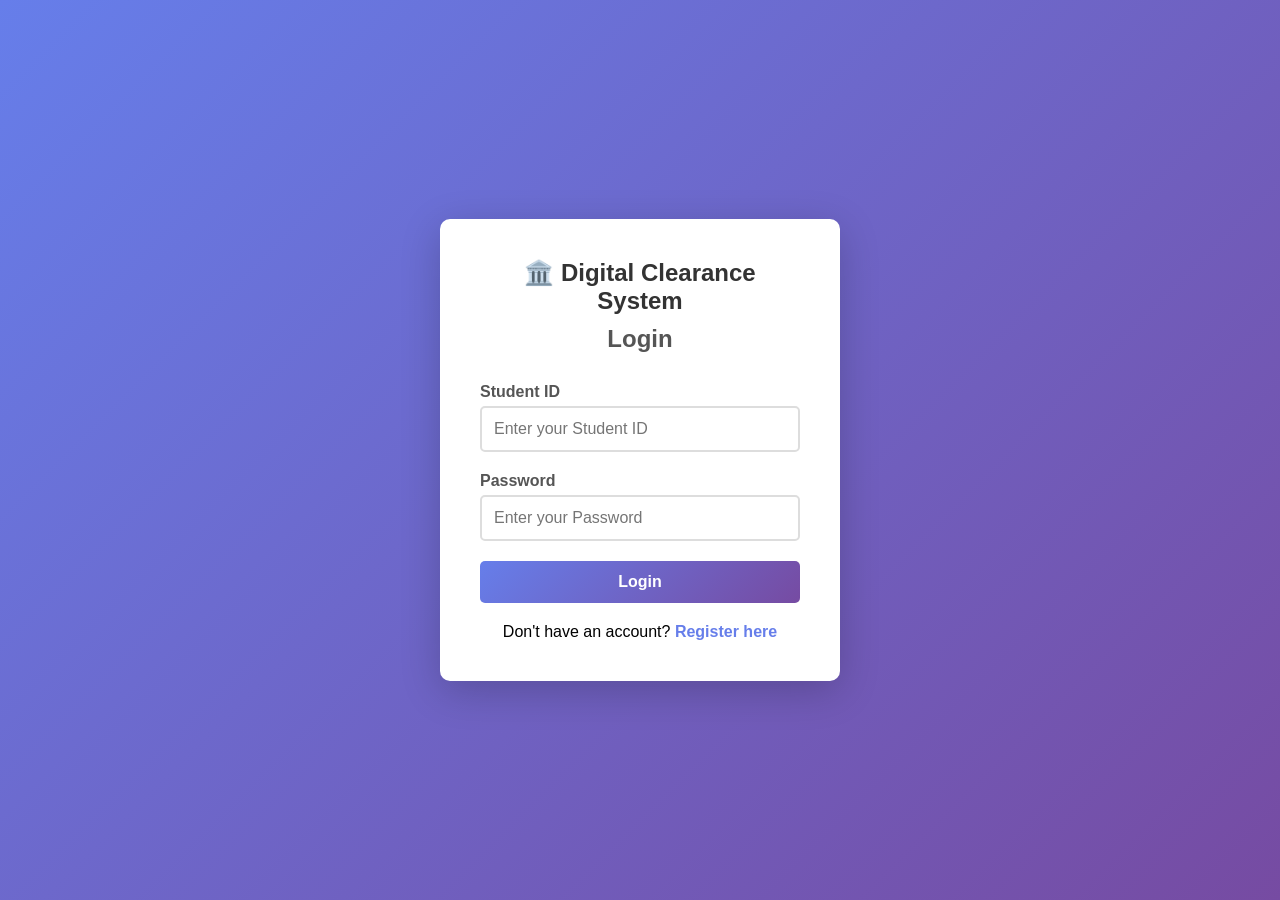
==== index.html @ fa90a882 "Initial commit - Digital Clearance System" ====
<!DOCTYPE html>
<html lang="en">
<head>
    <meta charset="UTF-8">
    <meta name="viewport" content="width=device-width, initial-scale=1.0">
    <title>Digital Clearance System</title>
    <link rel="stylesheet" href="css/style.css">
</head>
<body>
    <div class="container">
        <div class="login-box">
            <h1>🏛️ Digital Clearance System</h1>
            <h2>Login</h2>
            
            <form id="loginForm">
                <div class="input-group">
                    <label for="student_id">Student ID</label>
                    <input type="text" id="student_id" placeholder="Enter your Student ID" required>
                </div>
                
                <div class="input-group">
                    <label for="password">Password</label>
                    <input type="password" id="password" placeholder="Enter your Password" required>
                </div>
                
                <button type="submit" class="btn-primary">Login</button>
            </form>
            
            <p class="register-link">Don't have an account? <a href="#" onclick="showRegister()">Register here</a></p>
        </div>
        
        <!-- Registration Form (hidden by default) -->
        <div class="register-box" style="display:none;">
            <h2>Register</h2>
            <form id="registerForm">
                <div class="input-group">
                    <label for="reg_student_id">Student ID</label>
                    <input type="text" id="reg_student_id" required>
                </div>
                <div class="input-group">
                    <label for="reg_full_name">Full Name</label>
                    <input type="text" id="reg_full_name" required>
                </div>
                <div class="input-group">
                    <label for="reg_email">Email</label>
                    <input type="email" id="reg_email" required>
                </div>
                <div class="input-group">
                    <label for="reg_password">Password</label>
                    <input type="password" id="reg_password" required>
                </div>
                <button type="submit" class="btn-primary">Register</button>
            </form>
            <p>Already have an account? <a href="#" onclick="showLogin()">Login here</a></p>
        </div>
    </div>
    
    <script src="js/script.js"></script>
</body>
</html>
---- css/style.css ----
* {
    margin: 0;
    padding: 0;
    box-sizing: border-box;
}

body {
    font-family: 'Segoe UI', Tahoma, Geneva, Verdana, sans-serif;
    background: linear-gradient(135deg, #667eea 0%, #764ba2 100%);
    min-height: 100vh;
    display: flex;
    justify-content: center;
    align-items: center;
}

.container {
    background: white;
    padding: 40px;
    border-radius: 10px;
    box-shadow: 0 10px 40px rgba(0,0,0,0.2);
    width: 400px;
    max-width: 90%;
}

h1 {
    text-align: center;
    color: #333;
    margin-bottom: 10px;
    font-size: 24px;
}

h2 {
    text-align: center;
    color: #555;
    margin-bottom: 30px;
}

.input-group {
    margin-bottom: 20px;
}

label {
    display: block;
    margin-bottom: 5px;
    color: #555;
    font-weight: 600;
}

input {
    width: 100%;
    padding: 12px;
    border: 2px solid #ddd;
    border-radius: 5px;
    font-size: 16px;
    transition: border-color 0.3s;
}

input:focus {
    outline: none;
    border-color: #667eea;
}

.btn-primary {
    width: 100%;
    padding: 12px;
    background: linear-gradient(135deg, #667eea 0%, #764ba2 100%);
    color: white;
    border: none;
    border-radius: 5px;
    font-size: 16px;
    font-weight: 600;
    cursor: pointer;
    transition: transform 0.3s;
}

.btn-primary:hover {
    transform: scale(1.02);
}

.register-link, .login-link {
    text-align: center;
    margin-top: 20px;
}

a {
    color: #667eea;
    text-decoration: none;
    font-weight: 600;
}

a:hover {
    text-decoration: underline;
}

/* Dashboard Styles */
.dashboard-container {
    width: 90%;
    max-width: 1200px;
    margin: 20px auto;
}

.dashboard-header {
    background: white;
    padding: 20px 30px;
    border-radius: 10px;
    box-shadow: 0 2px 10px rgba(0,0,0,0.1);
    display: flex;
    justify-content: space-between;
    align-items: center;
    margin-bottom: 30px;
}

.user-info {
    display: flex;
    align-items: center;
    gap: 20px;
}

.logout-btn {
    padding: 8px 20px;
    background: #ff4444;
    color: white;
    border: none;
    border-radius: 5px;
    cursor: pointer;
}

.clearance-grid {
    display: grid;
    grid-template-columns: repeat(auto-fit, minmax(300px, 1fr));
    gap: 20px;
}

.clearance-card {
    background: white;
    padding: 25px;
    border-radius: 10px;
    box-shadow: 0 2px 10px rgba(0,0,0,0.1);
    border-left: 5px solid #667eea;
}

.clearance-card h3 {
    color: #333;
    margin-bottom: 15px;
}

.status {
    display: inline-block;
    padding: 5px 15px;
    border-radius: 20px;
    font-weight: 600;
    font-size: 14px;
}

.status-pending {
    background: #ffd700;
    color: #333;
}

.status-approved {
    background: #00c853;
    color: white;
}

.status-rejected {
    background: #ff1744;
    color: white;
}

.btn-action {
    padding: 8px 20px;
    border: none;
    border-radius: 5px;
    cursor: pointer;
    margin: 5px;
    font-weight: 600;
}

.btn-approve {
    background: #00c853;
    color: white;
}

.btn-reject {
    background: #ff1744;
    color: white;
}

.btn-pending {
    background: #ffd700;
    color: #333;
}

/* Alert Messages */
.alert {
    padding: 12px 20px;
    border-radius: 5px;
    margin-bottom: 20px;
}

.alert-success {
    background: #d4edda;
    color: #155724;
    border: 1px solid #c3e6cb;
}

.alert-error {
    background: #f8d7da;
    color: #721c24;
    border: 1px solid #f5c6cb;
}

@media (max-width: 768px) {
    .container {
        padding: 20px;
        width: 95%;
    }
    
    .dashboard-header {
        flex-direction: column;
        gap: 15px;
    }
}
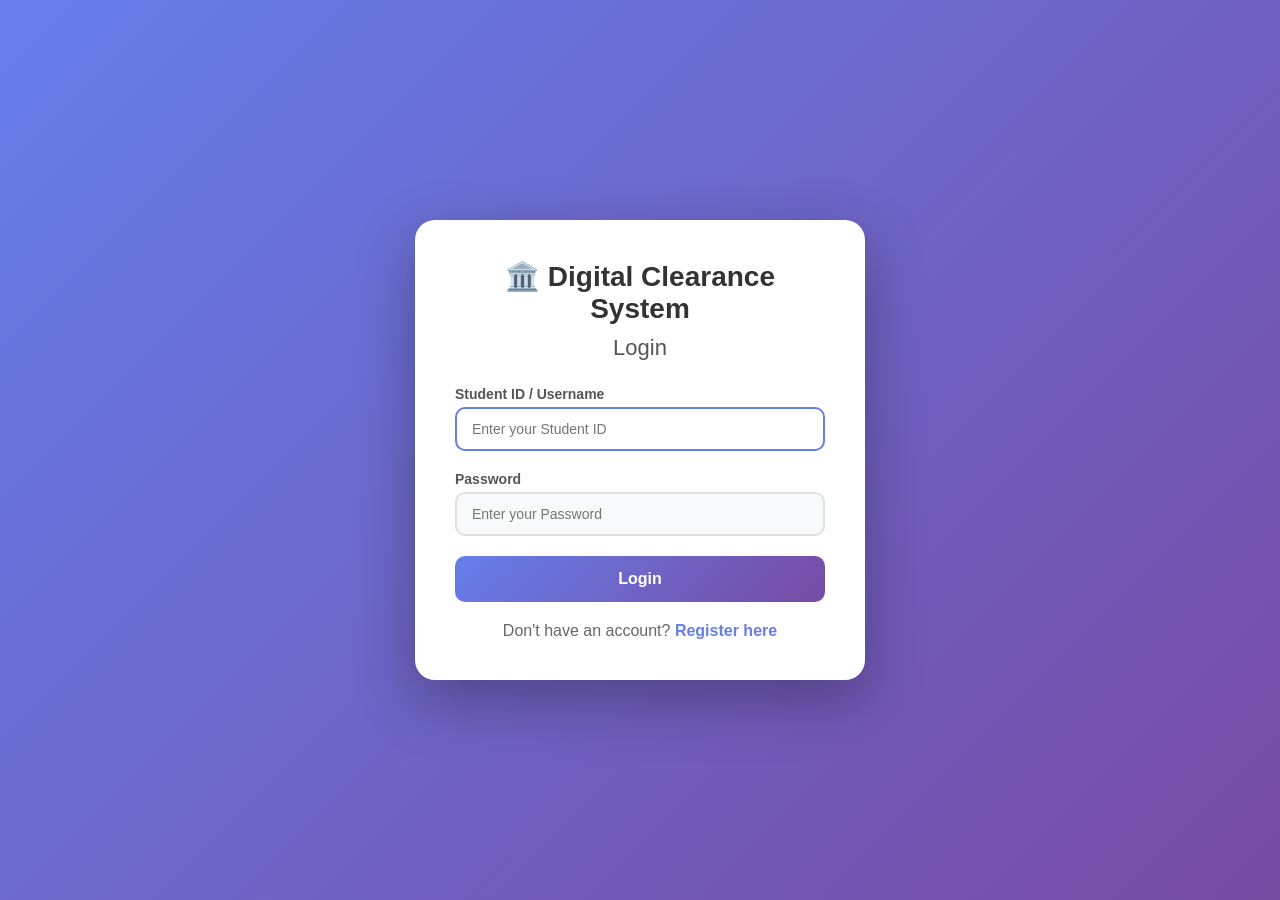
==== commit 5d0ff0d0: "Enhance login and registration form labels and titles Updated titles and placeholders for better cla" ====
--- a/index.html
+++ b/index.html
@@ -3,19 +3,20 @@
 <head>
     <meta charset="UTF-8">
     <meta name="viewport" content="width=device-width, initial-scale=1.0">
-    <title>Digital Clearance System</title>
+    <title>Digital Clearance System - Login</title>
     <link rel="stylesheet" href="css/style.css">
 </head>
 <body>
     <div class="container">
+        <!-- Login Box -->
         <div class="login-box">
             <h1>🏛️ Digital Clearance System</h1>
             <h2>Login</h2>
             
             <form id="loginForm">
                 <div class="input-group">
-                    <label for="student_id">Student ID</label>
-                    <input type="text" id="student_id" placeholder="Enter your Student ID" required>
+                    <label for="student_id">Student ID / Username</label>
+                    <input type="text" id="student_id" placeholder="Enter your Student ID" required autofocus>
                 </div>
                 
                 <div class="input-group">
@@ -29,32 +30,45 @@
             <p class="register-link">Don't have an account? <a href="#" onclick="showRegister()">Register here</a></p>
         </div>
         
-        <!-- Registration Form (hidden by default) -->
-        <div class="register-box" style="display:none;">
-            <h2>Register</h2>
+        <!-- Registration Box -->
+        <div class="register-box">
+            <h2>📝 Register</h2>
             <form id="registerForm">
                 <div class="input-group">
                     <label for="reg_student_id">Student ID</label>
-                    <input type="text" id="reg_student_id" required>
+                    <input type="text" id="reg_student_id" placeholder="Enter your Student ID" required>
                 </div>
+                
                 <div class="input-group">
                     <label for="reg_full_name">Full Name</label>
-                    <input type="text" id="reg_full_name" required>
+                    <input type="text" id="reg_full_name" placeholder="Enter your Full Name" required>
                 </div>
+                
                 <div class="input-group">
                     <label for="reg_email">Email</label>
-                    <input type="email" id="reg_email" required>
+                    <input type="email" id="reg_email" placeholder="Enter your Email" required>
                 </div>
+                
                 <div class="input-group">
                     <label for="reg_password">Password</label>
-                    <input type="password" id="reg_password" required>
+                    <input type="password" id="reg_password" placeholder="Minimum 6 characters" required minlength="6">
                 </div>
+                
+                <div class="input-group">
+                    <label for="reg_role">Role</label>
+                    <select id="reg_role">
+                        <option value="student">Student</option>
+                        <option value="hod">Head of Department</option>
+                        <option value="admin">Admin</option>
+                    </select>
+                </div>
+                
                 <button type="submit" class="btn-primary">Register</button>
             </form>
-            <p>Already have an account? <a href="#" onclick="showLogin()">Login here</a></p>
+            <p class="login-link">Already have an account? <a href="#" onclick="showLogin()">Login here</a></p>
         </div>
     </div>
     
     <script src="js/script.js"></script>
 </body>
-</html>+</html>
--- a/css/style.css
+++ b/css/style.css
@@ -1,3 +1,8 @@
+/* ============================================
+   DIGITAL CLEARANCE SYSTEM - STYLES
+   ============================================ */
+
+/* Reset and Base Styles */
 * {
     margin: 0;
     padding: 0;
@@ -11,191 +16,440 @@
     display: flex;
     justify-content: center;
     align-items: center;
-}
-
+    padding: 20px;
+}
+
+/* Container Styles */
 .container {
     background: white;
+    border-radius: 20px;
+    box-shadow: 0 20px 60px rgba(0, 0, 0, 0.3);
     padding: 40px;
-    border-radius: 10px;
-    box-shadow: 0 10px 40px rgba(0,0,0,0.2);
-    width: 400px;
-    max-width: 90%;
-}
-
-h1 {
+    width: 100%;
+    max-width: 450px;
+    animation: fadeIn 0.5s ease-in;
+}
+
+@keyframes fadeIn {
+    from {
+        opacity: 0;
+        transform: translateY(-20px);
+    }
+    to {
+        opacity: 1;
+        transform: translateY(0);
+    }
+}
+
+/* Header Styles */
+.container h1 {
     text-align: center;
     color: #333;
+    font-size: 28px;
     margin-bottom: 10px;
-    font-size: 24px;
-}
-
-h2 {
+}
+
+.container h2 {
     text-align: center;
     color: #555;
-    margin-bottom: 30px;
-}
-
+    font-size: 22px;
+    margin-bottom: 25px;
+    font-weight: normal;
+}
+
+/* Form Styles */
 .input-group {
     margin-bottom: 20px;
 }
 
-label {
+.input-group label {
     display: block;
+    color: #555;
+    font-weight: 600;
     margin-bottom: 5px;
-    color: #555;
-    font-weight: 600;
-}
-
-input {
+    font-size: 14px;
+}
+
+.input-group input,
+.input-group select {
     width: 100%;
-    padding: 12px;
-    border: 2px solid #ddd;
-    border-radius: 5px;
-    font-size: 16px;
-    transition: border-color 0.3s;
-}
-
-input:focus {
+    padding: 12px 15px;
+    border: 2px solid #e0e0e0;
+    border-radius: 10px;
+    font-size: 14px;
+    transition: border-color 0.3s ease;
+    background: #f8f9fa;
+}
+
+.input-group input:focus,
+.input-group select:focus {
     outline: none;
     border-color: #667eea;
-}
-
+    background: white;
+}
+
+/* Button Styles */
 .btn-primary {
     width: 100%;
-    padding: 12px;
+    padding: 14px;
     background: linear-gradient(135deg, #667eea 0%, #764ba2 100%);
     color: white;
     border: none;
-    border-radius: 5px;
+    border-radius: 10px;
     font-size: 16px;
     font-weight: 600;
     cursor: pointer;
-    transition: transform 0.3s;
+    transition: transform 0.2s, box-shadow 0.2s;
 }
 
 .btn-primary:hover {
-    transform: scale(1.02);
-}
-
-.register-link, .login-link {
+    transform: translateY(-2px);
+    box-shadow: 0 5px 20px rgba(102, 126, 234, 0.4);
+}
+
+.btn-primary:active {
+    transform: translateY(0);
+}
+
+.btn-primary:disabled {
+    opacity: 0.7;
+    cursor: not-allowed;
+    transform: none;
+}
+
+/* Link Styles */
+.register-link,
+.login-link {
     text-align: center;
     margin-top: 20px;
-}
-
-a {
+    color: #666;
+}
+
+.register-link a,
+.login-link a {
     color: #667eea;
     text-decoration: none;
     font-weight: 600;
 }
 
-a:hover {
+.register-link a:hover,
+.login-link a:hover {
     text-decoration: underline;
 }
 
-/* Dashboard Styles */
+/* Register Box */
+.register-box {
+    display: none;
+}
+
+/* ============================================
+   DASHBOARD STYLES
+   ============================================ */
+
 .dashboard-container {
-    width: 90%;
+    background: #f0f2f5;
+    min-height: 100vh;
+    padding: 20px;
+    width: 100%;
     max-width: 1200px;
-    margin: 20px auto;
+    margin: 0 auto;
 }
 
 .dashboard-header {
     background: white;
     padding: 20px 30px;
-    border-radius: 10px;
-    box-shadow: 0 2px 10px rgba(0,0,0,0.1);
+    border-radius: 15px;
+    box-shadow: 0 2px 10px rgba(0, 0, 0, 0.1);
     display: flex;
     justify-content: space-between;
     align-items: center;
     margin-bottom: 30px;
+    flex-wrap: wrap;
+    gap: 15px;
+}
+
+.dashboard-header h1 {
+    color: #333;
+    font-size: 24px;
 }
 
 .user-info {
     display: flex;
     align-items: center;
-    gap: 20px;
+    gap: 15px;
+}
+
+.user-info span {
+    color: #555;
+    font-weight: 500;
 }
 
 .logout-btn {
-    padding: 8px 20px;
-    background: #ff4444;
+    background: #dc3545;
     color: white;
     border: none;
-    border-radius: 5px;
+    padding: 8px 20px;
+    border-radius: 8px;
     cursor: pointer;
-}
-
+    font-weight: 600;
+    transition: background 0.3s;
+}
+
+.logout-btn:hover {
+    background: #c82333;
+}
+
+/* Dashboard Content */
+.dashboard-content {
+    background: white;
+    padding: 30px;
+    border-radius: 15px;
+    box-shadow: 0 2px 10px rgba(0, 0, 0, 0.1);
+}
+
+.dashboard-content h2 {
+    color: #333;
+    margin-bottom: 20px;
+}
+
+/* Clearance Stats */
+.clearance-stats {
+    display: grid;
+    grid-template-columns: repeat(auto-fit, minmax(150px, 1fr));
+    gap: 20px;
+    margin-bottom: 30px;
+}
+
+.stat-card {
+    background: #f8f9fa;
+    padding: 20px;
+    border-radius: 10px;
+    text-align: center;
+    border-left: 4px solid #667eea;
+    transition: transform 0.3s;
+}
+
+.stat-card:hover {
+    transform: translateY(-5px);
+}
+
+.stat-card h3 {
+    color: #666;
+    font-size: 14px;
+    margin-bottom: 10px;
+}
+
+.stat-card p {
+    font-size: 28px;
+    font-weight: bold;
+    color: #333;
+    margin: 0;
+}
+
+.stat-card .stat-total {
+    border-left-color: #667eea;
+}
+
+.stat-card .stat-cleared {
+    border-left-color: #28a745;
+}
+
+.stat-card .stat-pending {
+    border-left-color: #ffc107;
+}
+
+.stat-card .stat-rejected {
+    border-left-color: #dc3545;
+}
+
+/* Clearance Grid */
 .clearance-grid {
     display: grid;
-    grid-template-columns: repeat(auto-fit, minmax(300px, 1fr));
+    grid-template-columns: repeat(auto-fill, minmax(280px, 1fr));
     gap: 20px;
 }
 
 .clearance-card {
-    background: white;
-    padding: 25px;
-    border-radius: 10px;
-    box-shadow: 0 2px 10px rgba(0,0,0,0.1);
-    border-left: 5px solid #667eea;
+    background: #f8f9fa;
+    padding: 20px;
+    border-radius: 12px;
+    border-left: 4px solid #ffc107;
+    transition: transform 0.3s, box-shadow 0.3s;
+}
+
+.clearance-card:hover {
+    transform: translateY(-5px);
+    box-shadow: 0 5px 20px rgba(0, 0, 0, 0.1);
 }
 
 .clearance-card h3 {
     color: #333;
-    margin-bottom: 15px;
-}
-
-.status {
+    font-size: 16px;
+    margin-bottom: 10px;
+}
+
+.clearance-card p {
+    color: #666;
+    margin: 5px 0;
+    font-size: 14px;
+}
+
+.clearance-card .status {
+    font-weight: 700;
+    padding: 3px 10px;
+    border-radius: 5px;
     display: inline-block;
-    padding: 5px 15px;
+}
+
+.clearance-card .status-approved {
+    color: #28a745;
+    background: #d4edda;
+}
+
+.clearance-card .status-pending {
+    color: #856404;
+    background: #fff3cd;
+}
+
+.clearance-card .status-rejected {
+    color: #721c24;
+    background: #f8d7da;
+}
+
+.clearance-card .status-cancelled {
+    color: #383d41;
+    background: #e2e3e5;
+}
+
+/* Clearance Actions */
+.clearance-actions {
+    margin-top: 15px;
+    display: flex;
+    gap: 10px;
+    flex-wrap: wrap;
+}
+
+.btn-approve,
+.btn-reject,
+.btn-pending {
+    padding: 6px 15px;
+    border: none;
+    border-radius: 6px;
+    cursor: pointer;
+    font-weight: 600;
+    font-size: 12px;
+    transition: opacity 0.3s;
+}
+
+.btn-approve {
+    background: #28a745;
+    color: white;
+}
+
+.btn-approve:hover {
+    background: #218838;
+}
+
+.btn-reject {
+    background: #dc3545;
+    color: white;
+}
+
+.btn-reject:hover {
+    background: #c82333;
+}
+
+.btn-pending {
+    background: #ffc107;
+    color: #333;
+}
+
+.btn-pending:hover {
+    background: #e0a800;
+}
+
+/* Admin Table */
+.admin-table-container {
+    overflow-x: auto;
+    margin-top: 20px;
+}
+
+.admin-table {
+    width: 100%;
+    border-collapse: collapse;
+    font-size: 14px;
+}
+
+.admin-table th {
+    background: #667eea;
+    color: white;
+    padding: 12px 15px;
+    text-align: left;
+    font-weight: 600;
+}
+
+.admin-table td {
+    padding: 12px 15px;
+    border-bottom: 1px solid #e0e0e0;
+}
+
+.admin-table tr:hover {
+    background: #f8f9fa;
+}
+
+.admin-table .status-badge {
+    padding: 4px 12px;
     border-radius: 20px;
     font-weight: 600;
-    font-size: 14px;
-}
-
-.status-pending {
-    background: #ffd700;
-    color: #333;
-}
-
-.status-approved {
-    background: #00c853;
-    color: white;
-}
-
-.status-rejected {
-    background: #ff1744;
-    color: white;
-}
-
-.btn-action {
-    padding: 8px 20px;
-    border: none;
-    border-radius: 5px;
-    cursor: pointer;
-    margin: 5px;
-    font-weight: 600;
-}
-
-.btn-approve {
-    background: #00c853;
-    color: white;
-}
-
-.btn-reject {
-    background: #ff1744;
-    color: white;
-}
-
-.btn-pending {
-    background: #ffd700;
-    color: #333;
+    font-size: 12px;
+    display: inline-block;
+}
+
+.admin-table .status-badge.approved {
+    background: #d4edda;
+    color: #28a745;
+}
+
+.admin-table .status-badge.pending {
+    background: #fff3cd;
+    color: #856404;
+}
+
+.admin-table .status-badge.rejected {
+    background: #f8d7da;
+    color: #721c24;
+}
+
+/* Role Badge */
+.role-badge {
+    padding: 3px 10px;
+    border-radius: 20px;
+    font-size: 12px;
+    font-weight: 600;
+    display: inline-block;
+}
+
+.role-badge.admin {
+    background: #cce5ff;
+    color: #004085;
+}
+
+.role-badge.hod {
+    background: #d4edda;
+    color: #155724;
+}
+
+.role-badge.student {
+    background: #fff3cd;
+    color: #856404;
 }
 
 /* Alert Messages */
 .alert {
-    padding: 12px 20px;
-    border-radius: 5px;
+    padding: 15px 20px;
+    border-radius: 10px;
     margin-bottom: 20px;
+    font-weight: 500;
 }
 
 .alert-success {
@@ -204,20 +458,67 @@
     border: 1px solid #c3e6cb;
 }
 
-.alert-error {
+.alert-danger {
     background: #f8d7da;
     color: #721c24;
     border: 1px solid #f5c6cb;
 }
 
+.alert-warning {
+    background: #fff3cd;
+    color: #856404;
+    border: 1px solid #ffc107;
+}
+
+/* Responsive */
 @media (max-width: 768px) {
     .container {
         padding: 20px;
-        width: 95%;
-    }
-    
+    }
+
     .dashboard-header {
         flex-direction: column;
-        gap: 15px;
-    }
-}+        text-align: center;
+    }
+
+    .user-info {
+        flex-direction: column;
+        width: 100%;
+    }
+
+    .user-info span {
+        width: 100%;
+        text-align: center;
+    }
+
+    .logout-btn {
+        width: 100%;
+    }
+
+    .clearance-stats {
+        grid-template-columns: repeat(2, 1fr);
+    }
+
+    .clearance-grid {
+        grid-template-columns: 1fr;
+    }
+
+    .admin-table {
+        font-size: 12px;
+    }
+
+    .admin-table th,
+    .admin-table td {
+        padding: 8px 10px;
+    }
+}
+
+@media (max-width: 480px) {
+    .clearance-stats {
+        grid-template-columns: 1fr;
+    }
+
+    .container h1 {
+        font-size: 22px;
+    }
+}
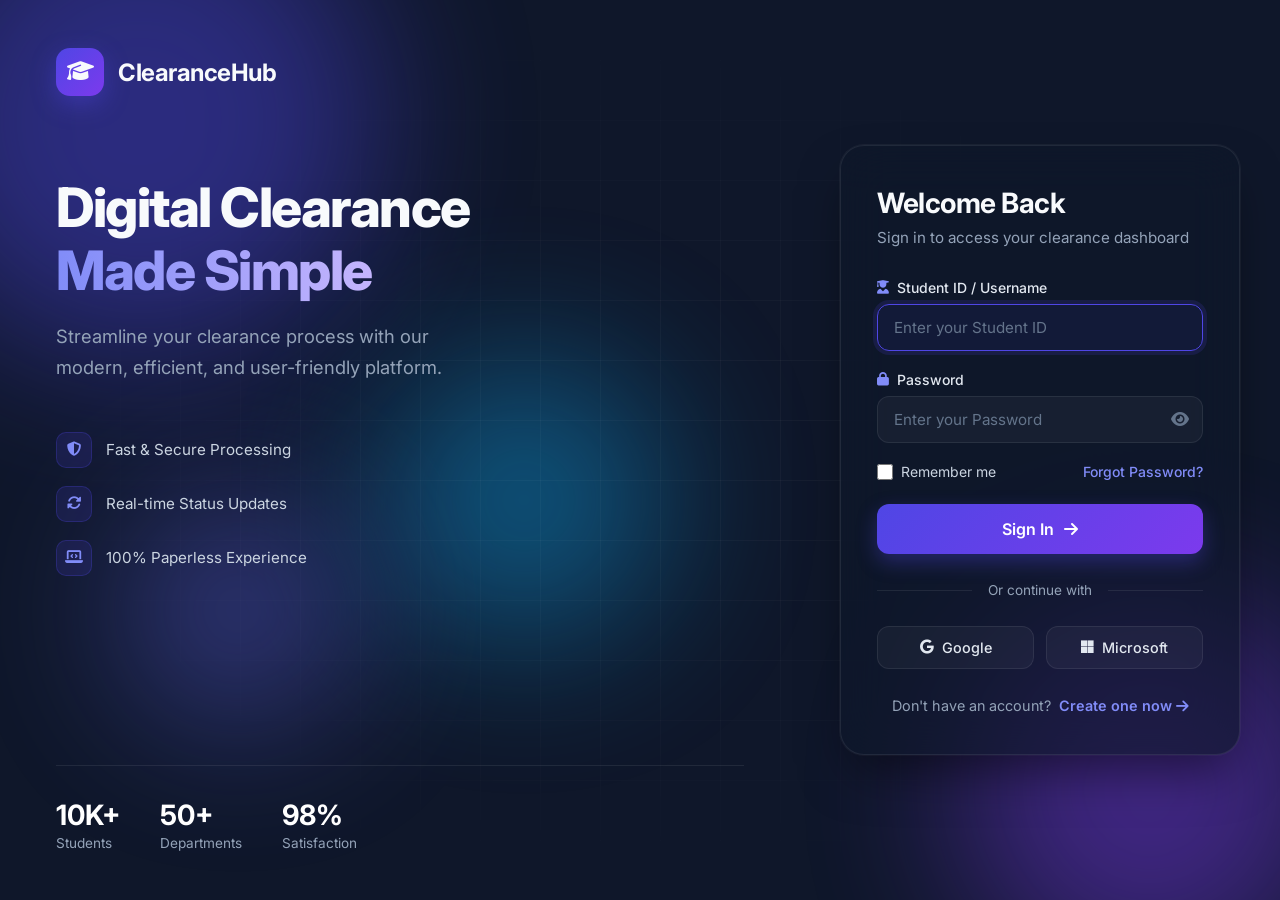
==== commit 78e05dbb: "Update index.html" ====
--- a/index.html
+++ b/index.html
@@ -3,72 +3,812 @@
 <head>
     <meta charset="UTF-8">
     <meta name="viewport" content="width=device-width, initial-scale=1.0">
-    <title>Digital Clearance System - Login</title>
-    <link rel="stylesheet" href="css/style.css">
+    <title>ClearanceHub - Digital Clearance System</title>
+    <link href="https://fonts.googleapis.com/css2?family=Inter:wght@300;400;500;600;700;800&display=swap" rel="stylesheet">
+    <link rel="stylesheet" href="https://cdnjs.cloudflare.com/ajax/libs/font-awesome/6.4.0/css/all.min.css">
+    <style>
+        :root {
+            --primary: #4f46e5;
+            --primary-dark: #4338ca;
+            --primary-light: #818cf8;
+            --bg-dark: #0f172a;
+            --bg-card: rgba(255, 255, 255, 0.03);
+            --text-main: #f8fafc;
+            --text-muted: #94a3b8;
+            --border: rgba(255, 255, 255, 0.08);
+            --success: #22c55e;
+            --danger: #ef4444;
+            --warning: #f59e0b;
+        }
+
+        * {
+            margin: 0;
+            padding: 0;
+            box-sizing: border-box;
+        }
+
+        body {
+            font-family: 'Inter', sans-serif;
+            background: var(--bg-dark);
+            color: var(--text-main);
+            min-height: 100vh;
+            overflow-x: hidden;
+        }
+
+        /* Background */
+        .bg-animation {
+            position: fixed;
+            inset: 0;
+            z-index: 0;
+            overflow: hidden;
+        }
+
+        .orb {
+            position: absolute;
+            border-radius: 50%;
+            filter: blur(80px);
+            opacity: 0.45;
+            animation: float 18s infinite ease-in-out;
+        }
+
+        .orb-1 {
+            width: 480px;
+            height: 480px;
+            background: #4f46e5;
+            top: -120px;
+            left: -100px;
+        }
+
+        .orb-2 {
+            width: 380px;
+            height: 380px;
+            background: #7c3aed;
+            bottom: -80px;
+            right: -60px;
+            animation-delay: -6s;
+        }
+
+        .orb-3 {
+            width: 280px;
+            height: 280px;
+            background: #0ea5e9;
+            top: 40%;
+            left: 30%;
+            animation-delay: -12s;
+        }
+
+        .orb-4 {
+            width: 220px;
+            height: 220px;
+            background: #6366f1;
+            bottom: 20%;
+            left: 10%;
+            animation-delay: -3s;
+        }
+
+        @keyframes float {
+            0%, 100% { transform: translate(0, 0) scale(1); }
+            33% { transform: translate(30px, -40px) scale(1.05); }
+            66% { transform: translate(-20px, 20px) scale(0.95); }
+        }
+
+        .grid-pattern {
+            position: absolute;
+            inset: 0;
+            background-image: 
+                linear-gradient(rgba(255,255,255,0.03) 1px, transparent 1px),
+                linear-gradient(90deg, rgba(255,255,255,0.03) 1px, transparent 1px);
+            background-size: 60px 60px;
+            mask-image: radial-gradient(ellipse at center, black 20%, transparent 70%);
+        }
+
+        /* Main Layout */
+        .main-wrapper {
+            position: relative;
+            z-index: 1;
+            display: flex;
+            min-height: 100vh;
+            max-width: 1400px;
+            margin: 0 auto;
+        }
+
+        /* Left Brand Panel */
+        .brand-panel {
+            flex: 1;
+            display: flex;
+            flex-direction: column;
+            justify-content: space-between;
+            padding: 48px 56px;
+            position: relative;
+        }
+
+        .brand-logo {
+            display: flex;
+            align-items: center;
+            gap: 14px;
+            font-size: 1.5rem;
+            font-weight: 700;
+            letter-spacing: -0.5px;
+        }
+
+        .logo-icon {
+            width: 48px;
+            height: 48px;
+            background: linear-gradient(135deg, var(--primary), #7c3aed);
+            border-radius: 14px;
+            display: flex;
+            align-items: center;
+            justify-content: center;
+            font-size: 1.35rem;
+            box-shadow: 0 8px 24px rgba(79, 70, 229, 0.4);
+        }
+
+        .brand-hero {
+            margin-top: 80px;
+        }
+
+        .brand-hero h1 {
+            font-size: 3.4rem;
+            font-weight: 800;
+            line-height: 1.15;
+            letter-spacing: -1.5px;
+            margin-bottom: 20px;
+        }
+
+        .brand-hero h1 span {
+            background: linear-gradient(90deg, #818cf8, #c4b5fd);
+            -webkit-background-clip: text;
+            -webkit-text-fill-color: transparent;
+        }
+
+        .brand-hero p {
+            font-size: 1.15rem;
+            color: var(--text-muted);
+            max-width: 420px;
+            line-height: 1.7;
+        }
+
+        .brand-features {
+            display: flex;
+            flex-direction: column;
+            gap: 18px;
+            margin-top: 48px;
+        }
+
+        .feature {
+            display: flex;
+            align-items: center;
+            gap: 14px;
+            font-size: 0.95rem;
+            color: #cbd5e1;
+        }
+
+        .feature i {
+            width: 36px;
+            height: 36px;
+            background: rgba(79, 70, 229, 0.15);
+            border: 1px solid rgba(79, 70, 229, 0.25);
+            border-radius: 10px;
+            display: flex;
+            align-items: center;
+            justify-content: center;
+            color: var(--primary-light);
+            font-size: 0.9rem;
+        }
+
+        .brand-stats {
+            display: flex;
+            gap: 40px;
+            margin-top: 60px;
+            padding-top: 32px;
+            border-top: 1px solid var(--border);
+        }
+
+        .stat-number {
+            display: block;
+            font-size: 1.75rem;
+            font-weight: 700;
+            color: white;
+        }
+
+        .stat-label {
+            font-size: 0.85rem;
+            color: var(--text-muted);
+            margin-top: 4px;
+        }
+
+        /* Right Form Panel */
+        .form-panel {
+            width: 480px;
+            display: flex;
+            align-items: center;
+            justify-content: center;
+            padding: 40px;
+        }
+
+        .form-container {
+            width: 100%;
+            background: rgba(15, 23, 42, 0.65);
+            backdrop-filter: blur(24px);
+            border: 1px solid var(--border);
+            border-radius: 24px;
+            padding: 40px 36px;
+            box-shadow: 
+                0 25px 50px -12px rgba(0, 0, 0, 0.5),
+                0 0 0 1px rgba(255, 255, 255, 0.05);
+        }
+
+        .form-box {
+            display: none;
+        }
+
+        .form-box.active {
+            display: block;
+            animation: fadeIn 0.4s ease;
+        }
+
+        @keyframes fadeIn {
+            from { opacity: 0; transform: translateY(12px); }
+            to { opacity: 1; transform: translateY(0); }
+        }
+
+        .form-header {
+            margin-bottom: 32px;
+        }
+
+        .form-header h2 {
+            font-size: 1.75rem;
+            font-weight: 700;
+            letter-spacing: -0.5px;
+            margin-bottom: 8px;
+        }
+
+        .form-header p {
+            color: var(--text-muted);
+            font-size: 0.95rem;
+        }
+
+        .form-group {
+            margin-bottom: 20px;
+        }
+
+        .form-group label {
+            display: flex;
+            align-items: center;
+            gap: 8px;
+            font-size: 0.875rem;
+            font-weight: 500;
+            color: #e2e8f0;
+            margin-bottom: 8px;
+        }
+
+        .form-group label i {
+            color: var(--primary-light);
+            font-size: 0.85rem;
+        }
+
+        .form-group input,
+        .form-group select {
+            width: 100%;
+            background: rgba(255, 255, 255, 0.04);
+            border: 1px solid var(--border);
+            border-radius: 12px;
+            padding: 13px 16px;
+            color: white;
+            font-size: 0.95rem;
+            font-family: inherit;
+            transition: all 0.25s ease;
+        }
+
+        .form-group input:focus,
+        .form-group select:focus {
+            outline: none;
+            border-color: var(--primary);
+            background: rgba(79, 70, 229, 0.08);
+            box-shadow: 0 0 0 4px rgba(79, 70, 229, 0.15);
+        }
+
+        .form-group input::placeholder {
+            color: #64748b;
+        }
+
+        .password-input-wrapper {
+            position: relative;
+        }
+
+        .password-input-wrapper input {
+            padding-right: 48px;
+        }
+
+        .toggle-password {
+            position: absolute;
+            right: 14px;
+            top: 50%;
+            transform: translateY(-50%);
+            background: none;
+            border: none;
+            color: #64748b;
+            cursor: pointer;
+            font-size: 1rem;
+            transition: color 0.2s;
+        }
+
+        .toggle-password:hover {
+            color: var(--primary-light);
+        }
+
+        .password-strength {
+            margin-top: 10px;
+        }
+
+        .strength-track {
+            height: 4px;
+            background: rgba(255, 255, 255, 0.08);
+            border-radius: 4px;
+            overflow: hidden;
+        }
+
+        .strength-fill {
+            height: 100%;
+            border-radius: 4px;
+            transition: width 0.3s ease, background 0.3s ease;
+        }
+
+        .strength-label {
+            display: block;
+            font-size: 0.75rem;
+            color: var(--text-muted);
+            margin-top: 6px;
+        }
+
+        .form-row {
+            display: grid;
+            grid-template-columns: 1fr 1fr;
+            gap: 16px;
+        }
+
+        .form-actions {
+            display: flex;
+            justify-content: space-between;
+            align-items: center;
+            margin-bottom: 24px;
+            font-size: 0.875rem;
+        }
+
+        .checkbox {
+            display: flex;
+            align-items: center;
+            gap: 8px;
+            cursor: pointer;
+            color: #cbd5e1;
+        }
+
+        .checkbox input {
+            width: 16px;
+            height: 16px;
+            accent-color: var(--primary);
+        }
+
+        .forgot-link {
+            color: var(--primary-light);
+            text-decoration: none;
+            font-weight: 500;
+            transition: color 0.2s;
+        }
+
+        .forgot-link:hover {
+            color: white;
+        }
+
+        .btn-primary {
+            width: 100%;
+            background: linear-gradient(135deg, var(--primary), #7c3aed);
+            color: white;
+            border: none;
+            border-radius: 12px;
+            padding: 15px;
+            font-size: 1rem;
+            font-weight: 600;
+            font-family: inherit;
+            cursor: pointer;
+            display: flex;
+            align-items: center;
+            justify-content: center;
+            gap: 10px;
+            transition: all 0.3s ease;
+            box-shadow: 0 8px 20px rgba(79, 70, 229, 0.35);
+        }
+
+        .btn-primary:hover {
+            transform: translateY(-2px);
+            box-shadow: 0 12px 28px rgba(79, 70, 229, 0.45);
+        }
+
+        .btn-primary:active {
+            transform: translateY(0);
+        }
+
+        .divider {
+            display: flex;
+            align-items: center;
+            margin: 28px 0;
+            color: var(--text-muted);
+            font-size: 0.85rem;
+        }
+
+        .divider::before,
+        .divider::after {
+            content: '';
+            flex: 1;
+            height: 1px;
+            background: var(--border);
+        }
+
+        .divider span {
+            padding: 0 16px;
+        }
+
+        .social-login {
+            display: grid;
+            grid-template-columns: 1fr 1fr;
+            gap: 12px;
+            margin-bottom: 28px;
+        }
+
+        .social-btn {
+            background: rgba(255, 255, 255, 0.04);
+            border: 1px solid var(--border);
+            border-radius: 12px;
+            padding: 12px;
+            color: #e2e8f0;
+            font-size: 0.9rem;
+            font-weight: 500;
+            font-family: inherit;
+            cursor: pointer;
+            display: flex;
+            align-items: center;
+            justify-content: center;
+            gap: 8px;
+            transition: all 0.25s ease;
+        }
+
+        .social-btn:hover {
+            background: rgba(255, 255, 255, 0.08);
+            border-color: rgba(255, 255, 255, 0.15);
+        }
+
+        .switch-text {
+            text-align: center;
+            font-size: 0.9rem;
+            color: var(--text-muted);
+        }
+
+        .switch-text a {
+            color: var(--primary-light);
+            text-decoration: none;
+            font-weight: 600;
+            margin-left: 4px;
+            transition: color 0.2s;
+        }
+
+        .switch-text a:hover {
+            color: white;
+        }
+
+        /* Responsive */
+        @media (max-width: 1024px) {
+            .main-wrapper {
+                flex-direction: column;
+            }
+
+            .brand-panel {
+                padding: 32px 24px 20px;
+            }
+
+            .brand-hero {
+                margin-top: 40px;
+            }
+
+            .brand-hero h1 {
+                font-size: 2.4rem;
+            }
+
+            .brand-stats {
+                margin-top: 40px;
+            }
+
+            .form-panel {
+                width: 100%;
+                padding: 20px 24px 40px;
+            }
+
+            .form-container {
+                max-width: 440px;
+                margin: 0 auto;
+            }
+        }
+
+        @media (max-width: 480px) {
+            .form-row {
+                grid-template-columns: 1fr;
+            }
+
+            .brand-hero h1 {
+                font-size: 2rem;
+            }
+
+            .form-container {
+                padding: 32px 24px;
+            }
+        }
+    </style>
 </head>
 <body>
-    <div class="container">
-        <!-- Login Box -->
-        <div class="login-box">
-            <h1>🏛️ Digital Clearance System</h1>
-            <h2>Login</h2>
-            
-            <form id="loginForm">
-                <div class="input-group">
-                    <label for="student_id">Student ID / Username</label>
-                    <input type="text" id="student_id" placeholder="Enter your Student ID" required autofocus>
+    <div class="bg-animation">
+        <div class="orb orb-1"></div>
+        <div class="orb orb-2"></div>
+        <div class="orb orb-3"></div>
+        <div class="orb orb-4"></div>
+        <div class="grid-pattern"></div>
+    </div>
+
+    <div class="main-wrapper">
+        <!-- Left Brand Panel -->
+        <div class="brand-panel">
+            <div>
+                <div class="brand-logo">
+                    <div class="logo-icon">
+                        <i class="fas fa-graduation-cap"></i>
+                    </div>
+                    <span>ClearanceHub</span>
                 </div>
-                
-                <div class="input-group">
-                    <label for="password">Password</label>
-                    <input type="password" id="password" placeholder="Enter your Password" required>
+
+                <div class="brand-hero">
+                    <h1>Digital Clearance<br><span>Made Simple</span></h1>
+                    <p>Streamline your clearance process with our modern, efficient, and user-friendly platform.</p>
                 </div>
-                
-                <button type="submit" class="btn-primary">Login</button>
-            </form>
-            
-            <p class="register-link">Don't have an account? <a href="#" onclick="showRegister()">Register here</a></p>
+
+                <div class="brand-features">
+                    <div class="feature">
+                        <i class="fas fa-shield-alt"></i>
+                        <span>Fast & Secure Processing</span>
+                    </div>
+                    <div class="feature">
+                        <i class="fas fa-sync-alt"></i>
+                        <span>Real-time Status Updates</span>
+                    </div>
+                    <div class="feature">
+                        <i class="fas fa-laptop-code"></i>
+                        <span>100% Paperless Experience</span>
+                    </div>
+                </div>
+            </div>
+
+            <div class="brand-stats">
+                <div class="stat">
+                    <span class="stat-number">10K+</span>
+                    <span class="stat-label">Students</span>
+                </div>
+                <div class="stat">
+                    <span class="stat-number">50+</span>
+                    <span class="stat-label">Departments</span>
+                </div>
+                <div class="stat">
+                    <span class="stat-number">98%</span>
+                    <span class="stat-label">Satisfaction</span>
+                </div>
+            </div>
         </div>
-        
-        <!-- Registration Box -->
-        <div class="register-box">
-            <h2>📝 Register</h2>
-            <form id="registerForm">
-                <div class="input-group">
-                    <label for="reg_student_id">Student ID</label>
-                    <input type="text" id="reg_student_id" placeholder="Enter your Student ID" required>
+
+        <!-- Right Form Panel -->
+        <div class="form-panel">
+            <div class="form-container">
+                <!-- Login Form -->
+                <div class="form-box login-form active" id="loginFormBox">
+                    <div class="form-header">
+                        <h2>Welcome Back</h2>
+                        <p>Sign in to access your clearance dashboard</p>
+                    </div>
+
+                    <form id="loginForm">
+                        <div class="form-group">
+                            <label>
+                                <i class="fas fa-user-graduate"></i>
+                                Student ID / Username
+                            </label>
+                            <input type="text" id="student_id" placeholder="Enter your Student ID" required autofocus>
+                        </div>
+
+                        <div class="form-group">
+                            <label>
+                                <i class="fas fa-lock"></i>
+                                Password
+                            </label>
+                            <div class="password-input-wrapper">
+                                <input type="password" id="password" placeholder="Enter your Password" required>
+                                <button type="button" class="toggle-password" onclick="togglePassword('password', this)">
+                                    <i class="fas fa-eye"></i>
+                                </button>
+                            </div>
+                        </div>
+
+                        <div class="form-actions">
+                            <label class="checkbox">
+                                <input type="checkbox" id="remember">
+                                Remember me
+                            </label>
+                            <a href="#" class="forgot-link">Forgot Password?</a>
+                        </div>
+
+                        <button type="submit" class="btn-primary">
+                            <span>Sign In</span>
+                            <i class="fas fa-arrow-right"></i>
+                        </button>
+                    </form>
+
+                    <div class="divider">
+                        <span>Or continue with</span>
+                    </div>
+
+                    <div class="social-login">
+                        <button type="button" class="social-btn">
+                            <i class="fab fa-google"></i>
+                            Google
+                        </button>
+                        <button type="button" class="social-btn">
+                            <i class="fab fa-microsoft"></i>
+                            Microsoft
+                        </button>
+                    </div>
+
+                    <p class="switch-text">
+                        Don't have an account?
+                        <a href="#" onclick="switchForm('register'); return false;">
+                            Create one now <i class="fas fa-arrow-right"></i>
+                        </a>
+                    </p>
                 </div>
-                
-                <div class="input-group">
-                    <label for="reg_full_name">Full Name</label>
-                    <input type="text" id="reg_full_name" placeholder="Enter your Full Name" required>
+
+                <!-- Register Form -->
+                <div class="form-box register-form" id="registerFormBox">
+                    <div class="form-header">
+                        <h2>Create Account</h2>
+                        <p>Join thousands of students using ClearanceHub</p>
+                    </div>
+
+                    <form id="registerForm">
+                        <div class="form-row">
+                            <div class="form-group">
+                                <label>
+                                    <i class="fas fa-id-card"></i>
+                                    Student ID
+                                </label>
+                                <input type="text" id="reg_student_id" placeholder="e.g. STU2024001" required>
+                            </div>
+                            <div class="form-group">
+                                <label>
+                                    <i class="fas fa-user"></i>
+                                    Full Name
+                                </label>
+                                <input type="text" id="reg_full_name" placeholder="John Doe" required>
+                            </div>
+                        </div>
+
+                        <div class="form-group">
+                            <label>
+                                <i class="fas fa-envelope"></i>
+                                Email Address
+                            </label>
+                            <input type="email" id="reg_email" placeholder="you@example.com" required>
+                        </div>
+
+                        <div class="form-group">
+                            <label>
+                                <i class="fas fa-lock"></i>
+                                Password
+                            </label>
+                            <div class="password-input-wrapper">
+                                <input type="password" id="reg_password" placeholder="Create a strong password" required minlength="6">
+                                <button type="button" class="toggle-password" onclick="togglePassword('reg_password', this)">
+                                    <i class="fas fa-eye"></i>
+                                </button>
+                            </div>
+                            <div class="password-strength">
+                                <div class="strength-track">
+                                    <div class="strength-fill" id="strengthFill" style="width: 0%;"></div>
+                                </div>
+                                <span class="strength-label">Password strength: <strong id="strengthText">None</strong></span>
+                            </div>
+                        </div>
+
+                        <div class="form-group">
+                            <label>
+                                <i class="fas fa-user-tag"></i>
+                                Role
+                            </label>
+                            <select id="reg_role">
+                                <option value="student">🎓 Student</option>
+                                <option value="hod">👔 Head of Department</option>
+                                <option value="admin">🛡️ Administrator</option>
+                            </select>
+                        </div>
+
+                        <button type="submit" class="btn-primary">
+                            <span>Create Account</span>
+                            <i class="fas fa-user-plus"></i>
+                        </button>
+                    </form>
+
+                    <p class="switch-text" style="margin-top: 24px;">
+                        Already have an account?
+                        <a href="#" onclick="switchForm('login'); return false;">
+                            Sign in here <i class="fas fa-arrow-right"></i>
+                        </a>
+                    </p>
                 </div>
-                
-                <div class="input-group">
-                    <label for="reg_email">Email</label>
-                    <input type="email" id="reg_email" placeholder="Enter your Email" required>
-                </div>
-                
-                <div class="input-group">
-                    <label for="reg_password">Password</label>
-                    <input type="password" id="reg_password" placeholder="Minimum 6 characters" required minlength="6">
-                </div>
-                
-                <div class="input-group">
-                    <label for="reg_role">Role</label>
-                    <select id="reg_role">
-                        <option value="student">Student</option>
-                        <option value="hod">Head of Department</option>
-                        <option value="admin">Admin</option>
-                    </select>
-                </div>
-                
-                <button type="submit" class="btn-primary">Register</button>
-            </form>
-            <p class="login-link">Already have an account? <a href="#" onclick="showLogin()">Login here</a></p>
+            </div>
         </div>
     </div>
-    
-    <script src="js/script.js"></script>
+
+    <script>
+        function switchForm(type) {
+            document.getElementById('loginFormBox').classList.remove('active');
+            document.getElementById('registerFormBox').classList.remove('active');
+            
+            if (type === 'login') {
+                document.getElementById('loginFormBox').classList.add('active');
+            } else {
+                document.getElementById('registerFormBox').classList.add('active');
+            }
+        }
+
+        function togglePassword(inputId, btn) {
+            const input = document.getElementById(inputId);
+            const icon = btn.querySelector('i');
+            
+            if (input.type === 'password') {
+                input.type = 'text';
+                icon.classList.remove('fa-eye');
+                icon.classList.add('fa-eye-slash');
+            } else {
+                input.type = 'password';
+                icon.classList.remove('fa-eye-slash');
+                icon.classList.add('fa-eye');
+            }
+        }
+
+        // Password strength indicator
+        const passwordInput = document.getElementById('reg_password');
+        if (passwordInput) {
+            passwordInput.addEventListener('input', function() {
+                const val = this.value;
+                const fill = document.getElementById('strengthFill');
+                const text = document.getElementById('strengthText');
+                
+                let strength = 0;
+                if (val.length >= 6) strength += 25;
+                if (val.length >= 10) strength += 15;
+                if (/[A-Z]/.test(val)) strength += 20;
+                if (/[0-9]/.test(val)) strength += 20;
+                if (/[^A-Za-z0-9]/.test(val)) strength += 20;
+
+                fill.style.width = strength + '%';
+                
+                if (strength < 30) {
+                    fill.style.background = '#ef4444';
+                    text.textContent = 'Weak';
+                } else if (strength < 60) {
+                    fill.style.background = '#f59e0b';
+                    text.textContent = 'Fair';
+                } else if (strength < 85) {
+                    fill.style.background = '#22c55e';
+                    text.textContent = 'Good';
+                } else {
+                    fill.style.background = '#10b981';
+                    text.textContent = 'Strong';
+                }
+            });
+        }
+    </script>
 </body>
 </html>
